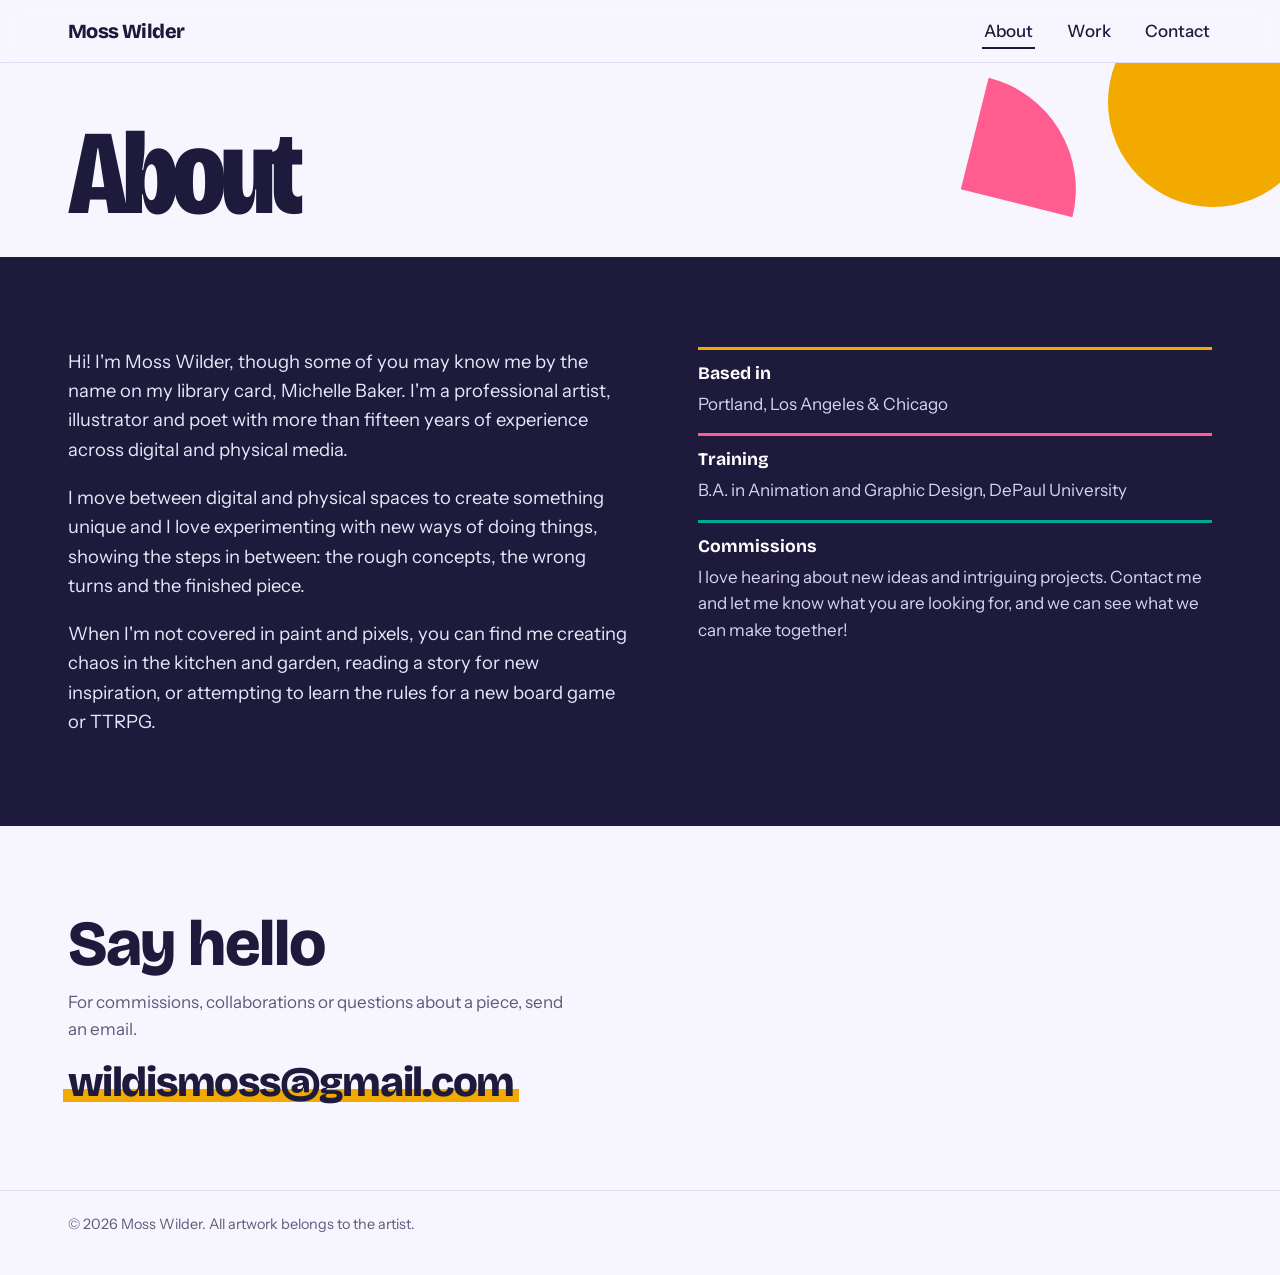
==== about.html @ a6435928 "Initial Website Files" ====
<!DOCTYPE html>
<html lang="en">
<head>
<meta charset="utf-8">
<meta name="viewport" content="width=device-width, initial-scale=1">
<title>About and contact | Moss Wilder</title>
<meta name="description" content="About Moss Wilder, an illustrator, poet and designer based in Portland, Los Angeles and Chicago, plus how to get in touch about commissions.">
<link rel="icon" href="data:image/svg+xml,%3Csvg xmlns='http://www.w3.org/2000/svg' viewBox='0 0 64 64'%3E%3Ccircle cx='32' cy='32' r='30' fill='%23F2A900'/%3E%3Ccircle cx='40' cy='26' r='16' fill='%23FF5D8F'/%3E%3Ccircle cx='24' cy='40' r='12' fill='%2300A896'/%3E%3C/svg%3E">
<link rel="preconnect" href="https://fonts.googleapis.com">
<link rel="preconnect" href="https://fonts.gstatic.com" crossorigin>
<link rel="stylesheet" href="https://fonts.googleapis.com/css2?family=Bricolage+Grotesque:opsz,wdth,wght@12..96,75..100,400..800&family=Instrument+Sans:wght@400;500;600&display=swap">
<link rel="stylesheet" href="css/style.css">
</head>
<body data-page="about">
<nav class="nav" aria-label="Main">
  <div class="wrap">
    <a class="mark" href="index.html" id="site-name">Moss Wilder</a>
    <ul>
      <li><a href="about.html" aria-current="page">About</a></li>
      <li><a href="work.html">Work</a></li>
      <li><a href="#contact">Contact</a></li>
    </ul>
  </div>
</nav>

<header class="page-head">
  <span class="shape s1" aria-hidden="true"></span>
  <span class="shape s2" aria-hidden="true"></span>
  <div class="wrap">
    <h1>About</h1>
  </div>
</header>

<section class="about" id="about">
  <div class="wrap cols">
    <div>
      <p class="bio">Hi! I'm Moss Wilder, though some of you may know me by the name on my library card, Michelle Baker. I'm a professional artist, illustrator and poet with more than fifteen years of experience across digital and physical media.</p>
      <p class="bio">I move between digital and physical spaces to create something unique and I love experimenting with new ways of doing things, showing the steps in between: the rough concepts, the wrong turns and the finished piece.</p>
      <p class="bio">When I'm not covered in paint and pixels, you can find me creating chaos in the kitchen and garden, reading a story for new inspiration, or attempting to learn the rules for a new board game or TTRPG.</p>
    </div>
    <dl class="facts">
      <div style="--c:#F2A900"><dt>Based in</dt><dd>Portland, Los Angeles &amp; Chicago</dd></div>
      <div style="--c:#FF5D8F"><dt>Training</dt><dd>B.A. in Animation and Graphic Design, DePaul University</dd></div>
      <div style="--c:#00A896"><dt>Commissions</dt><dd>I love hearing about new ideas and intriguing projects. Contact me and let me know what you are looking for, and we can see what we can make together!</dd></div>
    </dl>
  </div>
</section>

<section class="contact" id="contact">
  <div class="wrap">
    <h2>Say hello</h2>
    <p>For commissions, collaborations or questions about a piece, send an email.</p>
    <a class="mail" id="mail" href="mailto:wildismoss@gmail.com">wildismoss@gmail.com</a>
  </div>
</section>

<footer>
  <div class="wrap">&copy; <span id="year"></span> Moss Wilder. All artwork belongs to the artist.</div>
</footer>

<script src="js/data.js"></script>
<script src="js/app.js"></script>
</body>
</html>
---- css/style.css ----
/* ---------- tokens ---------- */
:root {
  --paper: #F7F6FF;
  --card: #FFFFFF;
  --ink: #1D1A3B;
  --muted: #5E5A7A;
  --line: #E1DEF3;
  --pad: clamp(18px, 4vw, 48px);
  --max: 1240px;
  --display: 'Bricolage Grotesque', 'Trebuchet MS', system-ui, sans-serif;
  --body: 'Instrument Sans', system-ui, -apple-system, 'Segoe UI', sans-serif;
  --c: #7C5CFF;
  --on: #FFFFFF;
}

*, *::before, *::after { box-sizing: border-box; }
html { scroll-behavior: smooth; scroll-padding-top: 76px; -webkit-text-size-adjust: 100%; }
html.lock { overflow: hidden; }
body {
  margin: 0; background: var(--paper); color: var(--ink);
  font: 400 1.0625rem/1.55 var(--body);
}
h1, h2, h3, h4 { font-family: var(--display); margin: 0; line-height: 1.05; letter-spacing: -0.02em; }
p { margin: 0; }
a { color: inherit; }
img { max-width: 100%; }
button { font: inherit; color: inherit; }
:focus-visible { outline: 3px solid var(--ink); outline-offset: 3px; border-radius: 4px; }
.wrap { max-width: var(--max); margin: 0 auto; padding-inline: var(--pad); }
.sr { position: absolute; width: 1px; height: 1px; overflow: hidden; clip: rect(0 0 0 0); white-space: nowrap; }

/* ---------- nav ---------- */
.nav {
  position: sticky; top: 0; z-index: 20;
  background: color-mix(in srgb, var(--paper) 88%, transparent);
  backdrop-filter: blur(10px);
  border-bottom: 1px solid var(--line);
}
.nav .wrap { display: flex; align-items: center; justify-content: space-between; height: 62px; }
.nav .mark { font: 800 1.25rem/1 var(--display); text-decoration: none; letter-spacing: -0.03em; }
.nav ul { display: flex; gap: clamp(14px, 3vw, 30px); list-style: none; margin: 0; padding: 0; }
.nav li a { text-decoration: none; font-weight: 500; padding: 6px 2px; border-bottom: 2px solid transparent; }
.nav li a:hover, .nav li a[aria-current="page"] { border-color: var(--ink); }

/* ---------- hero ---------- */
.hero { position: relative; overflow: hidden; padding: clamp(36px, 7vw, 84px) 0 clamp(36px, 6vw, 70px); }
.hero .wrap { position: relative; z-index: 1; }
.hero h1 {
  font-weight: 800; font-size: clamp(3.4rem, 12.5vw, 9.5rem);
  font-variation-settings: 'wdth' 82, 'opsz' 96; letter-spacing: -0.045em; line-height: .9;
}
.hero .intro { max-width: 34ch; margin-top: clamp(18px, 3vw, 30px); font-size: clamp(1.15rem, 2.2vw, 1.5rem); line-height: 1.35; }
.hero .where { margin-top: 10px; color: var(--muted); }

.shape { position: absolute; z-index: 0; pointer-events: none; }
.shape.s1 { width: clamp(140px, 24vw, 340px); aspect-ratio: 1; border-radius: 50%; background: #F2A900; right: -4%; top: -6%; }
.shape.s2 { width: clamp(90px, 15vw, 210px); aspect-ratio: 1; background: #FF5D8F; border-radius: 0 100% 0 0; right: 17%; top: 26%; transform: rotate(14deg); }
.shape.s3 { width: clamp(70px, 11vw, 150px); height: clamp(36px, 5.5vw, 76px); background: #00A896; border-radius: 99px; right: 3%; top: 44%; transform: rotate(-24deg); }
.shape.s4 { width: clamp(50px, 8vw, 110px); aspect-ratio: 1; background: #7C5CFF; border-radius: 28%; right: 30%; top: 4%; transform: rotate(-12deg); }

.chips { margin-top: clamp(34px, 6vw, 64px); display: flex; flex-wrap: wrap; gap: 26px 40px; }
.fam h2 { font-size: 1rem; font-weight: 600; letter-spacing: 0; margin-bottom: 12px; color: var(--muted); font-family: var(--body); }
.fam .row { display: flex; flex-wrap: wrap; gap: 12px; }

.swatch {
  display: block; width: 148px; text-decoration: none; background: var(--card);
  border: 1px solid var(--line); border-radius: 14px 14px 10px 10px; overflow: hidden;
  animation: drop .65s cubic-bezier(.2, .9, .3, 1.15) both; animation-delay: calc(var(--i) * 60ms + 150ms);
  transition: transform .18s ease, box-shadow .18s ease;
}
.swatch .blk { height: 84px; background: var(--c); color: var(--on); padding: 10px 12px; display: flex; align-items: flex-end; font-size: .85rem; font-weight: 600; }
.swatch .nm { display: block; padding: 10px 12px 12px; font: 700 1rem/1.15 var(--display); letter-spacing: -0.01em; }
@keyframes drop { from { opacity: 0; transform: translateY(-22px) rotate(-4deg); } }
.swatch:hover { transform: translateY(-5px) rotate(-1.2deg); box-shadow: 0 10px 0 -4px var(--c); }


/* ---------- work page ---------- */
.page-head { position: relative; overflow: hidden; padding: clamp(30px, 5vw, 56px) 0 clamp(18px, 3vw, 30px); }
.page-head .wrap { position: relative; z-index: 1; }
.page-head h1 { font-size: clamp(3.2rem, 11vw, 7.5rem); font-weight: 800; font-variation-settings: 'wdth' 82, 'opsz' 96; letter-spacing: -0.045em; line-height: .9; }
.page-head .shape.s1 { width: clamp(90px, 17vw, 210px); right: -3%; top: -34%; }
.page-head .shape.s2 { width: clamp(56px, 9vw, 120px); right: 15%; top: 14%; }
.filters { display: flex; flex-wrap: wrap; gap: 10px 26px; align-items: center; }
.fgroup { display: flex; flex-wrap: wrap; gap: 8px; }
.fchip { display: inline-flex; align-items: center; gap: 8px; padding: 7px 14px 7px 11px; border-radius: 99px; border: 1.5px solid var(--line); background: #fff; cursor: pointer; font-weight: 600; font-size: .95rem; transition: border-color .15s ease; }
.fchip i { width: 10px; height: 10px; border-radius: 50%; background: var(--c); flex: none; }
.fchip .k { font-weight: 500; opacity: .7; font-variant-numeric: tabular-nums; }
.fchip:hover { border-color: var(--c); }
.fchip[aria-pressed="true"] { background: var(--c); color: var(--on); border-color: var(--c); }
.fchip[aria-pressed="true"] i { background: var(--on); }

/* ---------- work ---------- */
.work { padding: clamp(10px, 2vw, 20px) 0 clamp(50px, 7vw, 90px); }


.g-head { display: flex; flex-wrap: wrap; align-items: baseline; gap: 6px 22px; margin: clamp(8px, 2vw, 22px) 0 18px; }
.g-head h2 {
  font-size: clamp(1.8rem, 4.4vw, 2.9rem); font-weight: 800; padding: 0 .22em; margin-left: -.22em;
  color: var(--ink); background: linear-gradient(transparent 58%, var(--c) 58% 94%, transparent 94%);
}
.g-head p { color: var(--muted); }
.g-head .n { margin-left: auto; color: var(--muted); font-size: .95rem; }

.grid { display: grid; gap: 20px; grid-template-columns: repeat(auto-fill, minmax(min(100%, 270px), 1fr)); }

.card {
  display: flex; flex-direction: column; justify-content: flex-start; text-align: left; padding: 0; cursor: pointer; background: var(--card);
  border: 1px solid var(--line); border-top: 6px solid var(--c); border-radius: 14px; overflow: hidden;
  transition: transform .16s ease, border-color .16s ease;
}
.card:hover { transform: translateY(-4px); border-color: var(--c); }
.cover { position: relative; margin: 0; aspect-ratio: 4 / 3; background: color-mix(in srgb, var(--c) 14%, #fff); overflow: hidden; }
.cover img { width: 100%; height: 100%; object-fit: cover; display: block; }
.cover.contain img { object-fit: contain; padding: 9%; }
.ph { display: none; position: absolute; inset: 0; place-items: center; text-align: center; padding: 12px; font: 700 1.05rem/1.15 var(--display); color: color-mix(in srgb, var(--c) 70%, var(--ink)); }
.broken > img { visibility: hidden; }
.broken > .ph, .broken .ph { display: grid; }
.card .body { padding: 14px 16px 16px; width: 100%; }
.cover { width: 100%; flex: none; }
.card h4 { font-size: 1.3rem; font-weight: 700; margin-bottom: 9px; }
.meta { display: flex; flex-wrap: wrap; gap: 6px; align-items: center; }
.pill { background: var(--ink); color: #fff; font-weight: 600; font-size: .8rem; padding: 2px 10px; border-radius: 99px; font-variant-numeric: tabular-nums; }
.tool { display: inline-flex; align-items: center; gap: 6px; font-size: .8rem; font-weight: 500; padding: 2px 10px 2px 8px; border: 1px solid var(--line); border-radius: 99px; background: #fff; color: var(--ink); }
.tool i { width: 9px; height: 9px; border-radius: 50%; background: var(--c); flex: none; }
.count { margin-top: 10px; font-size: .85rem; color: var(--muted); }


/* ---------- project viewer ---------- */
dialog { color: var(--ink); }
.viewer {
  border: 0; padding: 0; width: min(1120px, 100vw); max-width: 100vw; height: 100dvh; max-height: 100dvh; margin: 0 auto;
  background: var(--paper); overflow-y: auto; overscroll-behavior: contain;
}
.viewer[open] { animation: rise .28s ease-out; }
.viewer:focus { outline: none; }
.viewer::backdrop, .lb::backdrop { background: rgba(29, 26, 59, .72); }
@keyframes rise { from { opacity: 0; transform: translateY(26px); } }
.v-top { position: sticky; top: 0; height: 0; z-index: 6; display: flex; justify-content: flex-end; padding-right: 14px; }
.v-close, .lb-btn {
  margin-top: 14px; height: 42px; padding: 0 18px; border-radius: 99px; cursor: pointer; font-weight: 600;
  background: #fff; color: var(--ink); border: 2px solid var(--ink);
}
.v-close:hover, .lb-btn:hover { background: var(--ink); color: #fff; }
.v-head { background: var(--c); color: var(--on); padding: clamp(56px, 9vw, 96px) var(--pad) clamp(24px, 4vw, 40px); }
.v-head h2 { font-size: clamp(2.3rem, 7vw, 4.8rem); font-weight: 800; max-width: 16ch; letter-spacing: -0.035em; }
.v-head .meta { margin-top: 18px; }
.v-head .pill { background: var(--on); color: var(--c); }
.v-head .tool { border-color: transparent; }
.v-head .sub { margin-top: 14px; font-weight: 500; opacity: .92; }

.phases { padding: clamp(24px, 4vw, 44px) var(--pad) 70px; }
.phase { display: grid; grid-template-columns: 1fr; gap: 14px; padding-bottom: clamp(30px, 5vw, 52px); }
.phase.seq { grid-template-columns: 46px 1fr; column-gap: clamp(12px, 2.5vw, 26px); }
.rail { position: relative; }
.rail .num { position: relative; z-index: 1; width: 42px; height: 42px; border-radius: 50%; display: grid; place-items: center; background: var(--c); color: var(--on); font: 800 1.05rem var(--display); }
.rail::after { content: ''; position: absolute; left: 20px; top: 44px; bottom: -34px; width: 2px; background: var(--line); }
.phase:last-child .rail::after { display: none; }
.p-title { display: flex; flex-wrap: wrap; align-items: center; gap: 8px 14px; margin-bottom: 14px; min-height: 42px; }
.p-title h3 { font-size: clamp(1.4rem, 3vw, 1.9rem); font-weight: 700; }

.shots { display: grid; gap: 14px; grid-template-columns: repeat(auto-fill, minmax(min(100%, 230px), 1fr)); align-items: start; }
.shots.one { grid-template-columns: minmax(0, 1fr); }
.shots.two { grid-template-columns: repeat(auto-fit, minmax(min(100%, 320px), 1fr)); }
.shots.many { grid-template-columns: repeat(auto-fill, minmax(min(100%, 190px), 1fr)); }
.shots.sm { grid-template-columns: repeat(auto-fill, minmax(min(46%, 128px), 1fr)); gap: 10px; }

.shot { margin: 0; background: #fff; border: 1px solid var(--line); border-radius: 12px; overflow: hidden; }
.zoom { position: relative; display: grid; place-items: center; width: 100%; padding: 0; border: 0; cursor: zoom-in; background: color-mix(in srgb, var(--c) 12%, #fff); aspect-ratio: 4 / 3; }
.zoom img { width: 100%; height: 100%; object-fit: contain; display: block; }
.shots.one .zoom { aspect-ratio: auto; }
.shots.one .zoom img { height: auto; max-height: 80vh; }
.shots.sm .zoom { aspect-ratio: 1; }
.shots.sm .zoom img { padding: 8%; }
.shot figcaption { padding: 8px 12px 10px; font-size: .85rem; color: var(--muted); }
.shots.sm figcaption { padding: 6px 8px 8px; font-size: .75rem; }
.shot .zoom.broken, .broken.zoom { min-height: 160px; }
.shot video { display: block; width: 100%; max-height: 80vh; background: #000; }
.shot iframe { display: block; width: 100%; aspect-ratio: 16 / 9; border: 0; }
.shot.is-video.broken { min-height: 120px; }
.shot.is-video.broken video { display: none; }
.shot.is-video .ph { position: static; padding: 28px 12px; }

/* ---------- lightbox ---------- */
.lb { border: 0; padding: 0; background: transparent; max-width: 100vw; max-height: 100dvh; width: 100vw; height: 100dvh; margin: 0; }
.lb-in { height: 100%; display: grid; grid-template-rows: 1fr auto; place-items: center; padding: 16px; gap: 10px; }
.lb-in img { max-width: min(96vw, 1500px); max-height: calc(100dvh - 120px); object-fit: contain; border-radius: 6px; background: #fff; }
.lb-cap { color: #fff; text-align: center; font-weight: 500; }
.lb-bar { position: fixed; top: 0; left: 0; right: 0; display: flex; justify-content: space-between; padding: 0 14px; pointer-events: none; }
.lb-bar .lb-btn { pointer-events: auto; }
.lb-nav { position: fixed; top: 50%; transform: translateY(-50%); width: 46px; height: 46px; padding: 0; border-radius: 50%; display: grid; place-items: center; font-size: 1.3rem; }
.lb-nav { margin-top: 0; }
.lb-prev { left: 12px; } .lb-next { right: 12px; }

/* ---------- about / contact ---------- */
.about { background: var(--ink); color: #fff; padding: clamp(46px, 7vw, 90px) 0; }
.about .cols { display: grid; gap: clamp(26px, 5vw, 64px); grid-template-columns: 1fr; }
@media (min-width: 820px) { .about .cols { grid-template-columns: 1.1fr 1fr; } }
.about h2 { font-size: clamp(2.2rem, 6vw, 4rem); font-weight: 800; margin-bottom: 20px; }
.about .bio + .bio { margin-top: 1em; }
.about .bio { max-width: 52ch; font-size: 1.15rem; line-height: 1.6; color: #E9E7FA; }
.facts { margin: 0; display: grid; gap: 16px; align-content: start; }
.facts div { border-top: 3px solid var(--c); padding-top: 10px; }
.facts dt { font-weight: 700; font-family: var(--display); font-size: 1.1rem; }
.facts dd { margin: 4px 0 0; color: #D8D5F0; }
.contact { padding: clamp(46px, 7vw, 84px) 0; }
.contact h2 { font-size: clamp(2.2rem, 6vw, 4rem); font-weight: 800; }
.contact p { margin-top: 12px; max-width: 46ch; color: var(--muted); }
.mail { display: inline-block; margin-top: 18px; font: 800 clamp(1.4rem, 4.6vw, 2.6rem)/1.1 var(--display); text-decoration: none; letter-spacing: -0.03em; background: linear-gradient(transparent 62%, #F2A900 62% 92%, transparent 92%); padding: 0 .12em; margin-left: -.12em; word-break: break-word; }
.mail:hover { background: linear-gradient(transparent 20%, #FF5D8F 20% 92%, transparent 92%); }
footer { padding: 22px 0 40px; color: var(--muted); font-size: .9rem; border-top: 1px solid var(--line); }

noscript p { padding: 40px var(--pad); }

@media (max-width: 640px) {
  .filters { position: relative; flex-wrap: nowrap; gap: 8px 18px; overflow-x: auto; margin-inline: calc(var(--pad) * -1); padding: 4px var(--pad) 12px; scrollbar-width: none; }
  .filters::-webkit-scrollbar { display: none; }
  .fgroup { flex-wrap: nowrap; }
  .fchip { flex: none; white-space: nowrap; }
}
@media (max-width: 520px) {
  .shape.s2, .shape.s3 { display: none; }
  .shape.s4 { right: 40%; top: -2%; }
  .swatch { width: calc(50% - 6px); }
  .fam, .fam .row { width: 100%; }
  .phase.seq { grid-template-columns: 36px 1fr; }
  .rail .num { width: 34px; height: 34px; font-size: .95rem; }
  .rail::after { left: 16px; top: 36px; }
  .p-title { min-height: 34px; }
}
@media (prefers-reduced-motion: reduce) {
  * { animation: none !important; transition: none !important; scroll-behavior: auto !important; }
}
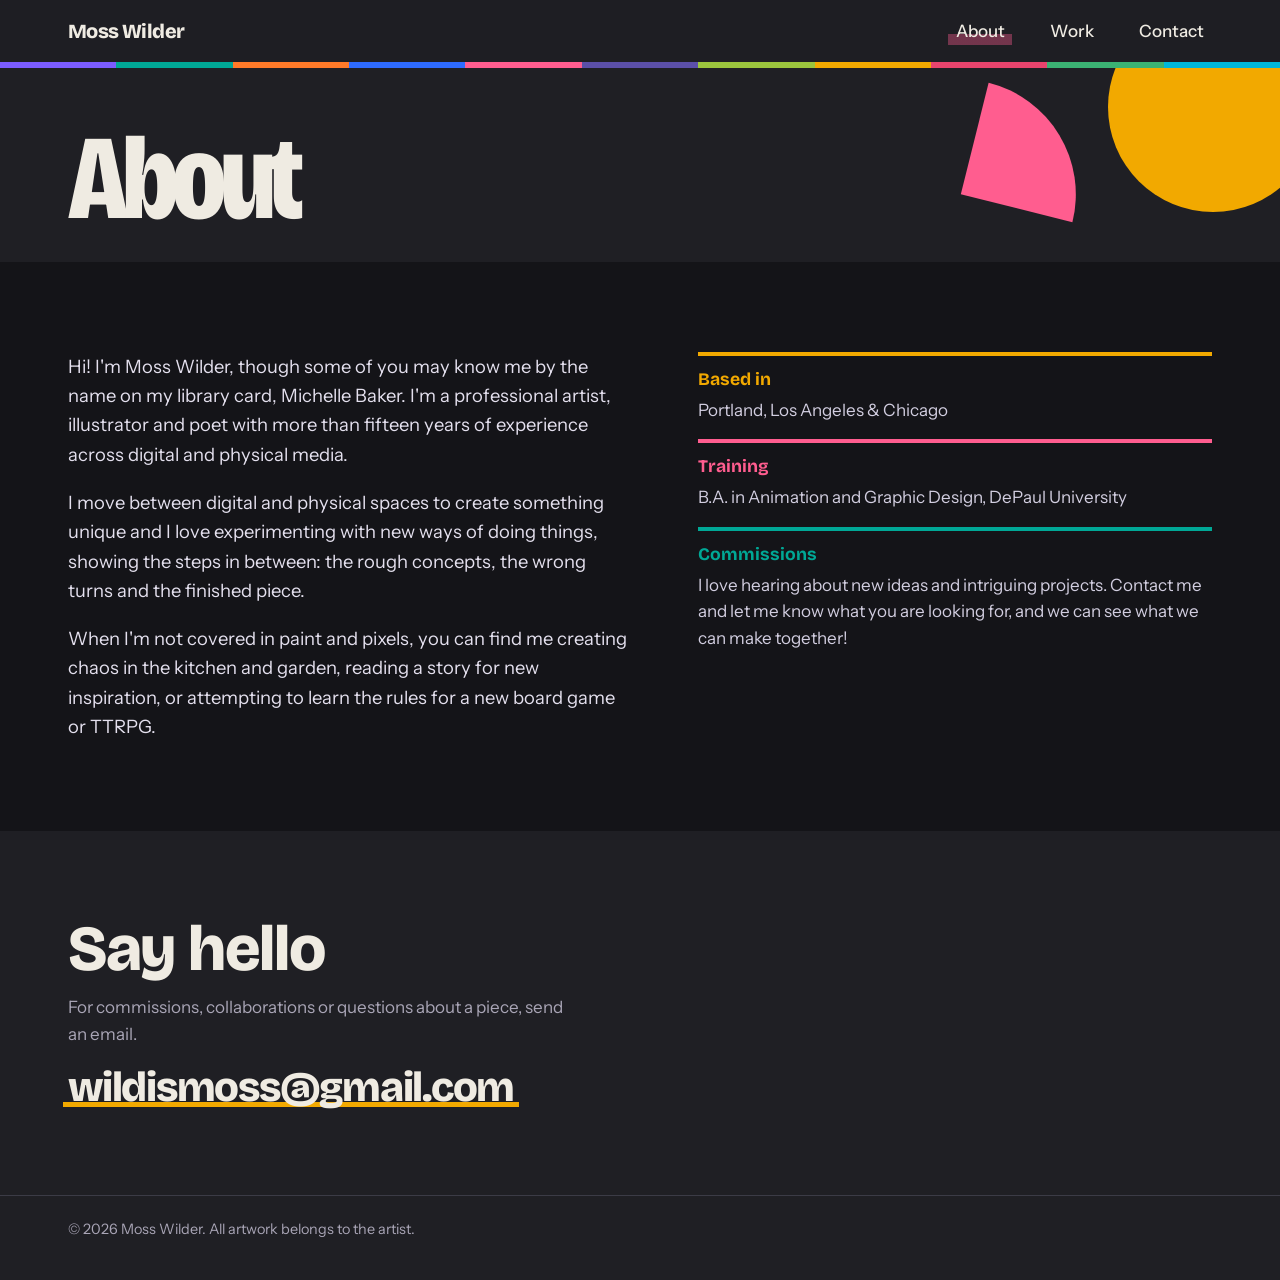
==== commit 508105dc: "Style and Issue Update Changed visual style, removed files, changed file names as needed" ====
--- a/about.html
+++ b/about.html
@@ -21,6 +21,7 @@
       <li><a href="#contact">Contact</a></li>
     </ul>
   </div>
+  <div class="strip" id="strip" aria-hidden="true"></div>
 </nav>
 
 <header class="page-head">
--- a/css/style.css
+++ b/css/style.css
@@ -1,16 +1,23 @@
-/* ---------- tokens ---------- */
+/* ---------- tokens (charcoal theme) ----------
+   Change the look of the whole site from here.
+   --paper = page, --card = cards and panels, --ink = main text, --muted = quiet text,
+   --line = thin borders, --about = the darker About band                              */
 :root {
-  --paper: #F7F6FF;
-  --card: #FFFFFF;
-  --ink: #1D1A3B;
-  --muted: #5E5A7A;
-  --line: #E1DEF3;
+  --paper: #1F1F24;
+  --card: #2B2B32;
+  --ink: #EFEBE2;
+  --muted: #A9A5B6;
+  --line: #3B3B46;
+  --about: #141418;
+  --mat: #EFEBE2;            /* light backing used behind transparent logos and emotes */
   --pad: clamp(18px, 4vw, 48px);
   --max: 1240px;
   --display: 'Bricolage Grotesque', 'Trebuchet MS', system-ui, sans-serif;
   --body: 'Instrument Sans', system-ui, -apple-system, 'Segoe UI', sans-serif;
-  --c: #7C5CFF;
-  --on: #FFFFFF;
+  --c: #7C5CFF;              /* current accent color (set per tool or group by the script) */
+  --on: #FFFFFF;             /* readable text on --c */
+  --t: #9078FF;              /* readable accent color for text on the dark page */
+  color-scheme: dark;
 }
 
 *, *::before, *::after { box-sizing: border-box; }
@@ -29,18 +36,26 @@
 .wrap { max-width: var(--max); margin: 0 auto; padding-inline: var(--pad); }
 .sr { position: absolute; width: 1px; height: 1px; overflow: hidden; clip: rect(0 0 0 0); white-space: nowrap; }
 
-/* ---------- nav ---------- */
+/* ---------- nav + color strip ---------- */
 .nav {
   position: sticky; top: 0; z-index: 20;
-  background: color-mix(in srgb, var(--paper) 88%, transparent);
+  background: color-mix(in srgb, var(--paper) 90%, transparent);
   backdrop-filter: blur(10px);
-  border-bottom: 1px solid var(--line);
 }
 .nav .wrap { display: flex; align-items: center; justify-content: space-between; height: 62px; }
 .nav .mark { font: 800 1.25rem/1 var(--display); text-decoration: none; letter-spacing: -0.03em; }
 .nav ul { display: flex; gap: clamp(14px, 3vw, 30px); list-style: none; margin: 0; padding: 0; }
-.nav li a { text-decoration: none; font-weight: 500; padding: 6px 2px; border-bottom: 2px solid transparent; }
-.nav li a:hover, .nav li a[aria-current="page"] { border-color: var(--ink); }
+.nav li a {
+  text-decoration: none; font-weight: 500; padding: 6px .45em; border-radius: 2px;
+  background: linear-gradient(transparent 58%, color-mix(in srgb, var(--hl) 38%, transparent) 58% 94%, transparent 94%) 0 0 / 0 100% no-repeat;
+  transition: background-size .2s ease;
+}
+.nav li:nth-child(1) a { --hl: #FF5D8F; }
+.nav li:nth-child(2) a { --hl: #F2A900; }
+.nav li:nth-child(3) a { --hl: #00A896; }
+.nav li a:hover, .nav li a:focus-visible, .nav li a[aria-current="page"] { background-size: 100% 100%; }
+.strip { display: flex; height: 6px; }
+.strip i { flex: 1; }
 
 /* ---------- hero ---------- */
 .hero { position: relative; overflow: hidden; padding: clamp(36px, 7vw, 84px) 0 clamp(36px, 6vw, 70px); }
@@ -58,21 +73,23 @@
 .shape.s3 { width: clamp(70px, 11vw, 150px); height: clamp(36px, 5.5vw, 76px); background: #00A896; border-radius: 99px; right: 3%; top: 44%; transform: rotate(-24deg); }
 .shape.s4 { width: clamp(50px, 8vw, 110px); aspect-ratio: 1; background: #7C5CFF; border-radius: 28%; right: 30%; top: 4%; transform: rotate(-12deg); }
 
-.chips { margin-top: clamp(34px, 6vw, 64px); display: flex; flex-wrap: wrap; gap: 26px 40px; }
-.fam h2 { font-size: 1rem; font-weight: 600; letter-spacing: 0; margin-bottom: 12px; color: var(--muted); font-family: var(--body); }
-.fam .row { display: flex; flex-wrap: wrap; gap: 12px; }
-
-.swatch {
-  display: block; width: 148px; text-decoration: none; background: var(--card);
-  border: 1px solid var(--line); border-radius: 14px 14px 10px 10px; overflow: hidden;
-  animation: drop .65s cubic-bezier(.2, .9, .3, 1.15) both; animation-delay: calc(var(--i) * 60ms + 150ms);
-  transition: transform .18s ease, box-shadow .18s ease;
-}
-.swatch .blk { height: 84px; background: var(--c); color: var(--on); padding: 10px 12px; display: flex; align-items: flex-end; font-size: .85rem; font-weight: 600; }
-.swatch .nm { display: block; padding: 10px 12px 12px; font: 700 1rem/1.15 var(--display); letter-spacing: -0.01em; }
-@keyframes drop { from { opacity: 0; transform: translateY(-22px) rotate(-4deg); } }
-.swatch:hover { transform: translateY(-5px) rotate(-1.2deg); box-shadow: 0 10px 0 -4px var(--c); }
-
+/* ---------- home: colored tool titles, stacked in a zigzag ---------- */
+.tools { margin-top: clamp(30px, 5vw, 60px); display: flex; flex-direction: column; align-items: flex-start; gap: clamp(22px, 3.5vw, 38px); }
+.fam:nth-child(2) { margin-left: clamp(0px, 16vw, 200px); }
+.fam:nth-child(3) { margin-left: clamp(0px, 5vw, 60px); }
+.fam h2 { margin: 0 0 6px; font: 600 .95rem/1.2 var(--body); letter-spacing: .01em; }
+.fam h2 a { color: var(--muted); text-decoration: none; }
+.fam h2 a:hover, .fam h2 a:focus-visible { color: var(--ink); text-decoration: underline; text-underline-offset: 3px; }
+.fam ul { list-style: none; margin: 0; padding: 0; }
+.fam li a {
+  display: inline-block; text-decoration: none; color: var(--t);
+  font: 800 clamp(1.9rem, 5vw, 3.2rem)/1.12 var(--display); letter-spacing: -0.03em;
+  padding: 0 .12em; margin-left: -.12em;
+  /* same hover highlight as the nav links: slides in behind the name, text color stays */
+  background: linear-gradient(transparent 58%, color-mix(in srgb, var(--c) 38%, transparent) 58% 94%, transparent 94%) 0 0 / 0 100% no-repeat;
+  transition: background-size .2s ease;
+}
+.fam li a:hover, .fam li a:focus-visible { background-size: 100% 100%; }
 
 /* ---------- work page ---------- */
 .page-head { position: relative; overflow: hidden; padding: clamp(30px, 5vw, 56px) 0 clamp(18px, 3vw, 30px); }
@@ -80,26 +97,33 @@
 .page-head h1 { font-size: clamp(3.2rem, 11vw, 7.5rem); font-weight: 800; font-variation-settings: 'wdth' 82, 'opsz' 96; letter-spacing: -0.045em; line-height: .9; }
 .page-head .shape.s1 { width: clamp(90px, 17vw, 210px); right: -3%; top: -34%; }
 .page-head .shape.s2 { width: clamp(56px, 9vw, 120px); right: 15%; top: 14%; }
-.filters { display: flex; flex-wrap: wrap; gap: 10px 26px; align-items: center; }
-.fgroup { display: flex; flex-wrap: wrap; gap: 8px; }
-.fchip { display: inline-flex; align-items: center; gap: 8px; padding: 7px 14px 7px 11px; border-radius: 99px; border: 1.5px solid var(--line); background: #fff; cursor: pointer; font-weight: 600; font-size: .95rem; transition: border-color .15s ease; }
-.fchip i { width: 10px; height: 10px; border-radius: 50%; background: var(--c); flex: none; }
-.fchip .k { font-weight: 500; opacity: .7; font-variant-numeric: tabular-nums; }
-.fchip:hover { border-color: var(--c); }
-.fchip[aria-pressed="true"] { background: var(--c); color: var(--on); border-color: var(--c); }
-.fchip[aria-pressed="true"] i { background: var(--on); }
+
+/* group filters: the same three headings as the home page */
+.filters { display: flex; flex-wrap: wrap; gap: 6px clamp(18px, 3.5vw, 40px); align-items: baseline; }
+.fchip {
+  background: none; border: 0; padding: 0 .2em; cursor: pointer;
+  font: 800 clamp(1.35rem, 3.2vw, 2rem)/1.15 var(--display); letter-spacing: -0.025em; color: var(--t);
+  background: linear-gradient(transparent 58%, color-mix(in srgb, var(--c) 32%, transparent) 58% 94%, transparent 94%) 0 0 / 0 100% no-repeat;
+  transition: background-size .2s ease;
+}
+.fchip:hover { background-size: 100% 100%; }
+.fchip[aria-pressed="true"] { background-size: 100% 100%; }
 
 /* ---------- work ---------- */
 .work { padding: clamp(10px, 2vw, 20px) 0 clamp(50px, 7vw, 90px); }
 
-
-.g-head { display: flex; flex-wrap: wrap; align-items: baseline; gap: 6px 22px; margin: clamp(8px, 2vw, 22px) 0 18px; }
+.g-head { display: flex; flex-wrap: wrap; align-items: baseline; gap: 6px 22px; margin: clamp(18px, 3vw, 32px) 0 18px; }
 .g-head h2 {
-  font-size: clamp(1.8rem, 4.4vw, 2.9rem); font-weight: 800; padding: 0 .22em; margin-left: -.22em;
-  color: var(--ink); background: linear-gradient(transparent 58%, var(--c) 58% 94%, transparent 94%);
+  font-size: clamp(1.8rem, 4.4vw, 2.9rem); font-weight: 800; padding: 0 .12em; margin-left: -.12em;
+  color: var(--t); background: linear-gradient(transparent 58%, color-mix(in srgb, var(--c) 32%, transparent) 58% 94%, transparent 94%);
 }
 .g-head p { color: var(--muted); }
 .g-head .n { margin-left: auto; color: var(--muted); font-size: .95rem; }
+.g-head .clear {
+  background: none; cursor: pointer; font-size: .9rem; font-weight: 600; color: var(--t);
+  border: 1.5px solid color-mix(in srgb, var(--c) 60%, transparent); border-radius: 99px; padding: 3px 12px;
+}
+.g-head .clear:hover { background: var(--c); color: var(--on); border-color: var(--c); }
 
 .grid { display: grid; gap: 20px; grid-template-columns: repeat(auto-fill, minmax(min(100%, 270px), 1fr)); }
 
@@ -109,18 +133,23 @@
   transition: transform .16s ease, border-color .16s ease;
 }
 .card:hover { transform: translateY(-4px); border-color: var(--c); }
-.cover { position: relative; margin: 0; aspect-ratio: 4 / 3; background: color-mix(in srgb, var(--c) 14%, #fff); overflow: hidden; }
+.cover { position: relative; margin: 0; aspect-ratio: 4 / 3; background: color-mix(in srgb, var(--c) 16%, var(--card)); overflow: hidden; }
 .cover img { width: 100%; height: 100%; object-fit: cover; display: block; }
+.cover.contain { background: color-mix(in srgb, var(--c) 20%, var(--mat)); }   /* light backing so transparent logos stay visible */
 .cover.contain img { object-fit: contain; padding: 9%; }
-.ph { display: none; position: absolute; inset: 0; place-items: center; text-align: center; padding: 12px; font: 700 1.05rem/1.15 var(--display); color: color-mix(in srgb, var(--c) 70%, var(--ink)); }
+.ph { display: none; position: absolute; inset: 0; place-items: center; text-align: center; padding: 12px; font: 700 1.05rem/1.15 var(--display); color: var(--t); }
 .broken > img { visibility: hidden; }
 .broken > .ph, .broken .ph { display: grid; }
 .card .body { padding: 14px 16px 16px; width: 100%; }
 .cover { width: 100%; flex: none; }
 .card h4 { font-size: 1.3rem; font-weight: 700; margin-bottom: 9px; }
 .meta { display: flex; flex-wrap: wrap; gap: 6px; align-items: center; }
-.pill { background: var(--ink); color: #fff; font-weight: 600; font-size: .8rem; padding: 2px 10px; border-radius: 99px; font-variant-numeric: tabular-nums; }
-.tool { display: inline-flex; align-items: center; gap: 6px; font-size: .8rem; font-weight: 500; padding: 2px 10px 2px 8px; border: 1px solid var(--line); border-radius: 99px; background: #fff; color: var(--ink); }
+.pill { background: var(--c); color: var(--on); font-weight: 700; font-size: .8rem; padding: 2px 10px; border-radius: 99px; font-variant-numeric: tabular-nums; }
+/* tool / medium tags, each in its own color */
+.tool {
+  display: inline-flex; align-items: center; gap: 6px; font-size: .8rem; font-weight: 600; padding: 2px 10px 2px 8px;
+  border: 1px solid color-mix(in srgb, var(--c) 55%, transparent); border-radius: 99px; background: transparent; color: var(--t);
+}
 .tool i { width: 9px; height: 9px; border-radius: 50%; background: var(--c); flex: none; }
 .count { margin-top: 10px; font-size: .85rem; color: var(--muted); }
 
@@ -133,19 +162,19 @@
 }
 .viewer[open] { animation: rise .28s ease-out; }
 .viewer:focus { outline: none; }
-.viewer::backdrop, .lb::backdrop { background: rgba(29, 26, 59, .72); }
+.viewer::backdrop, .lb::backdrop { background: rgba(8, 8, 11, .82); }
 @keyframes rise { from { opacity: 0; transform: translateY(26px); } }
 .v-top { position: sticky; top: 0; height: 0; z-index: 6; display: flex; justify-content: flex-end; padding-right: 14px; }
 .v-close, .lb-btn {
   margin-top: 14px; height: 42px; padding: 0 18px; border-radius: 99px; cursor: pointer; font-weight: 600;
-  background: #fff; color: var(--ink); border: 2px solid var(--ink);
-}
-.v-close:hover, .lb-btn:hover { background: var(--ink); color: #fff; }
+  background: var(--card); color: var(--ink); border: 2px solid var(--ink);
+}
+.v-close:hover, .lb-btn:hover { background: var(--ink); color: var(--paper); }
 .v-head { background: var(--c); color: var(--on); padding: clamp(56px, 9vw, 96px) var(--pad) clamp(24px, 4vw, 40px); }
 .v-head h2 { font-size: clamp(2.3rem, 7vw, 4.8rem); font-weight: 800; max-width: 16ch; letter-spacing: -0.035em; }
 .v-head .meta { margin-top: 18px; }
 .v-head .pill { background: var(--on); color: var(--c); }
-.v-head .tool { border-color: transparent; }
+.v-head .tool { background: var(--paper); color: var(--ink); border-color: transparent; }   /* dark tags read well on any band color */
 .v-head .sub { margin-top: 14px; font-weight: 500; opacity: .92; }
 
 .phases { padding: clamp(24px, 4vw, 44px) var(--pad) 70px; }
@@ -163,9 +192,11 @@
 .shots.two { grid-template-columns: repeat(auto-fit, minmax(min(100%, 320px), 1fr)); }
 .shots.many { grid-template-columns: repeat(auto-fill, minmax(min(100%, 190px), 1fr)); }
 .shots.sm { grid-template-columns: repeat(auto-fill, minmax(min(46%, 128px), 1fr)); gap: 10px; }
-
-.shot { margin: 0; background: #fff; border: 1px solid var(--line); border-radius: 12px; overflow: hidden; }
-.zoom { position: relative; display: grid; place-items: center; width: 100%; padding: 0; border: 0; cursor: zoom-in; background: color-mix(in srgb, var(--c) 12%, #fff); aspect-ratio: 4 / 3; }
+.shots.native { grid-template-columns: repeat(auto-fill, 96px); gap: 14px; justify-content: start; }
+
+.shot { margin: 0; background: var(--card); border: 1px solid var(--line); border-radius: 12px; overflow: hidden; }
+.zoom { position: relative; display: grid; place-items: center; width: 100%; padding: 0; border: 0; cursor: zoom-in; background: color-mix(in srgb, var(--c) 14%, var(--card)); aspect-ratio: 4 / 3; }
+.viewer.mat .zoom { background: color-mix(in srgb, var(--c) 18%, var(--mat)); }   /* transparent logos and emotes sit on a light mat */
 .zoom img { width: 100%; height: 100%; object-fit: contain; display: block; }
 .shots.one .zoom { aspect-ratio: auto; }
 .shots.one .zoom img { height: auto; max-height: 80vh; }
@@ -173,6 +204,11 @@
 .shots.sm .zoom img { padding: 8%; }
 .shot figcaption { padding: 8px 12px 10px; font-size: .85rem; color: var(--muted); }
 .shots.sm figcaption { padding: 6px 8px 8px; font-size: .75rem; }
+/* native tiles: small emotes shown at their real size on a clear background (no scaling, so no blur) */
+.viewer .shots.native .shot { background: none; border: 0; border-radius: 0; }
+.viewer .shots.native .zoom { background: none; aspect-ratio: auto; padding: 8px 0; place-items: start; }
+.viewer .shots.native .zoom img { width: auto; height: auto; max-width: 100%; }
+.shots.native figcaption { padding: 0; font-size: .75rem; }
 .shot .zoom.broken, .broken.zoom { min-height: 160px; }
 .shot video { display: block; width: 100%; max-height: 80vh; background: #000; }
 .shot iframe { display: block; width: 100%; aspect-ratio: 16 / 9; border: 0; }
@@ -183,7 +219,7 @@
 /* ---------- lightbox ---------- */
 .lb { border: 0; padding: 0; background: transparent; max-width: 100vw; max-height: 100dvh; width: 100vw; height: 100dvh; margin: 0; }
 .lb-in { height: 100%; display: grid; grid-template-rows: 1fr auto; place-items: center; padding: 16px; gap: 10px; }
-.lb-in img { max-width: min(96vw, 1500px); max-height: calc(100dvh - 120px); object-fit: contain; border-radius: 6px; background: #fff; }
+.lb-in img { max-width: min(96vw, 1500px); max-height: calc(100dvh - 120px); object-fit: contain; border-radius: 6px; background: var(--mat); }
 .lb-cap { color: #fff; text-align: center; font-weight: 500; }
 .lb-bar { position: fixed; top: 0; left: 0; right: 0; display: flex; justify-content: space-between; padding: 0 14px; pointer-events: none; }
 .lb-bar .lb-btn { pointer-events: auto; }
@@ -192,36 +228,29 @@
 .lb-prev { left: 12px; } .lb-next { right: 12px; }
 
 /* ---------- about / contact ---------- */
-.about { background: var(--ink); color: #fff; padding: clamp(46px, 7vw, 90px) 0; }
+.about { background: var(--about); color: #F1EEE6; padding: clamp(46px, 7vw, 90px) 0; }
 .about .cols { display: grid; gap: clamp(26px, 5vw, 64px); grid-template-columns: 1fr; }
 @media (min-width: 820px) { .about .cols { grid-template-columns: 1.1fr 1fr; } }
 .about h2 { font-size: clamp(2.2rem, 6vw, 4rem); font-weight: 800; margin-bottom: 20px; }
 .about .bio + .bio { margin-top: 1em; }
-.about .bio { max-width: 52ch; font-size: 1.15rem; line-height: 1.6; color: #E9E7FA; }
+.about .bio { max-width: 52ch; font-size: 1.15rem; line-height: 1.6; color: #E4E0EE; }
 .facts { margin: 0; display: grid; gap: 16px; align-content: start; }
-.facts div { border-top: 3px solid var(--c); padding-top: 10px; }
-.facts dt { font-weight: 700; font-family: var(--display); font-size: 1.1rem; }
-.facts dd { margin: 4px 0 0; color: #D8D5F0; }
+.facts div { border-top: 4px solid var(--c); padding-top: 10px; }
+.facts dt { font-weight: 700; font-family: var(--display); font-size: 1.1rem; color: var(--c); }
+.facts dd { margin: 4px 0 0; color: #D2CEE0; }
 .contact { padding: clamp(46px, 7vw, 84px) 0; }
 .contact h2 { font-size: clamp(2.2rem, 6vw, 4rem); font-weight: 800; }
 .contact p { margin-top: 12px; max-width: 46ch; color: var(--muted); }
-.mail { display: inline-block; margin-top: 18px; font: 800 clamp(1.4rem, 4.6vw, 2.6rem)/1.1 var(--display); text-decoration: none; letter-spacing: -0.03em; background: linear-gradient(transparent 62%, #F2A900 62% 92%, transparent 92%); padding: 0 .12em; margin-left: -.12em; word-break: break-word; }
-.mail:hover { background: linear-gradient(transparent 20%, #FF5D8F 20% 92%, transparent 92%); }
+.mail { display: inline-block; margin-top: 18px; font: 800 clamp(1.4rem, 4.6vw, 2.6rem)/1.1 var(--display); text-decoration: none; letter-spacing: -0.03em; background: linear-gradient(transparent 80%, #F2A900 80% 92%, transparent 92%); padding: 0 .12em; margin-left: -.12em; word-break: break-word; }
+.mail:hover { color: #FF5D8F; background: linear-gradient(transparent 80%, #FF5D8F 80% 92%, transparent 92%); }
 footer { padding: 22px 0 40px; color: var(--muted); font-size: .9rem; border-top: 1px solid var(--line); }
 
 noscript p { padding: 40px var(--pad); }
 
-@media (max-width: 640px) {
-  .filters { position: relative; flex-wrap: nowrap; gap: 8px 18px; overflow-x: auto; margin-inline: calc(var(--pad) * -1); padding: 4px var(--pad) 12px; scrollbar-width: none; }
-  .filters::-webkit-scrollbar { display: none; }
-  .fgroup { flex-wrap: nowrap; }
-  .fchip { flex: none; white-space: nowrap; }
-}
 @media (max-width: 520px) {
   .shape.s2, .shape.s3 { display: none; }
   .shape.s4 { right: 40%; top: -2%; }
-  .swatch { width: calc(50% - 6px); }
-  .fam, .fam .row { width: 100%; }
+  .fam:nth-child(n) { margin-left: 0; }
   .phase.seq { grid-template-columns: 36px 1fr; }
   .rail .num { width: 34px; height: 34px; font-size: .95rem; }
   .rail::after { left: 16px; top: 36px; }
